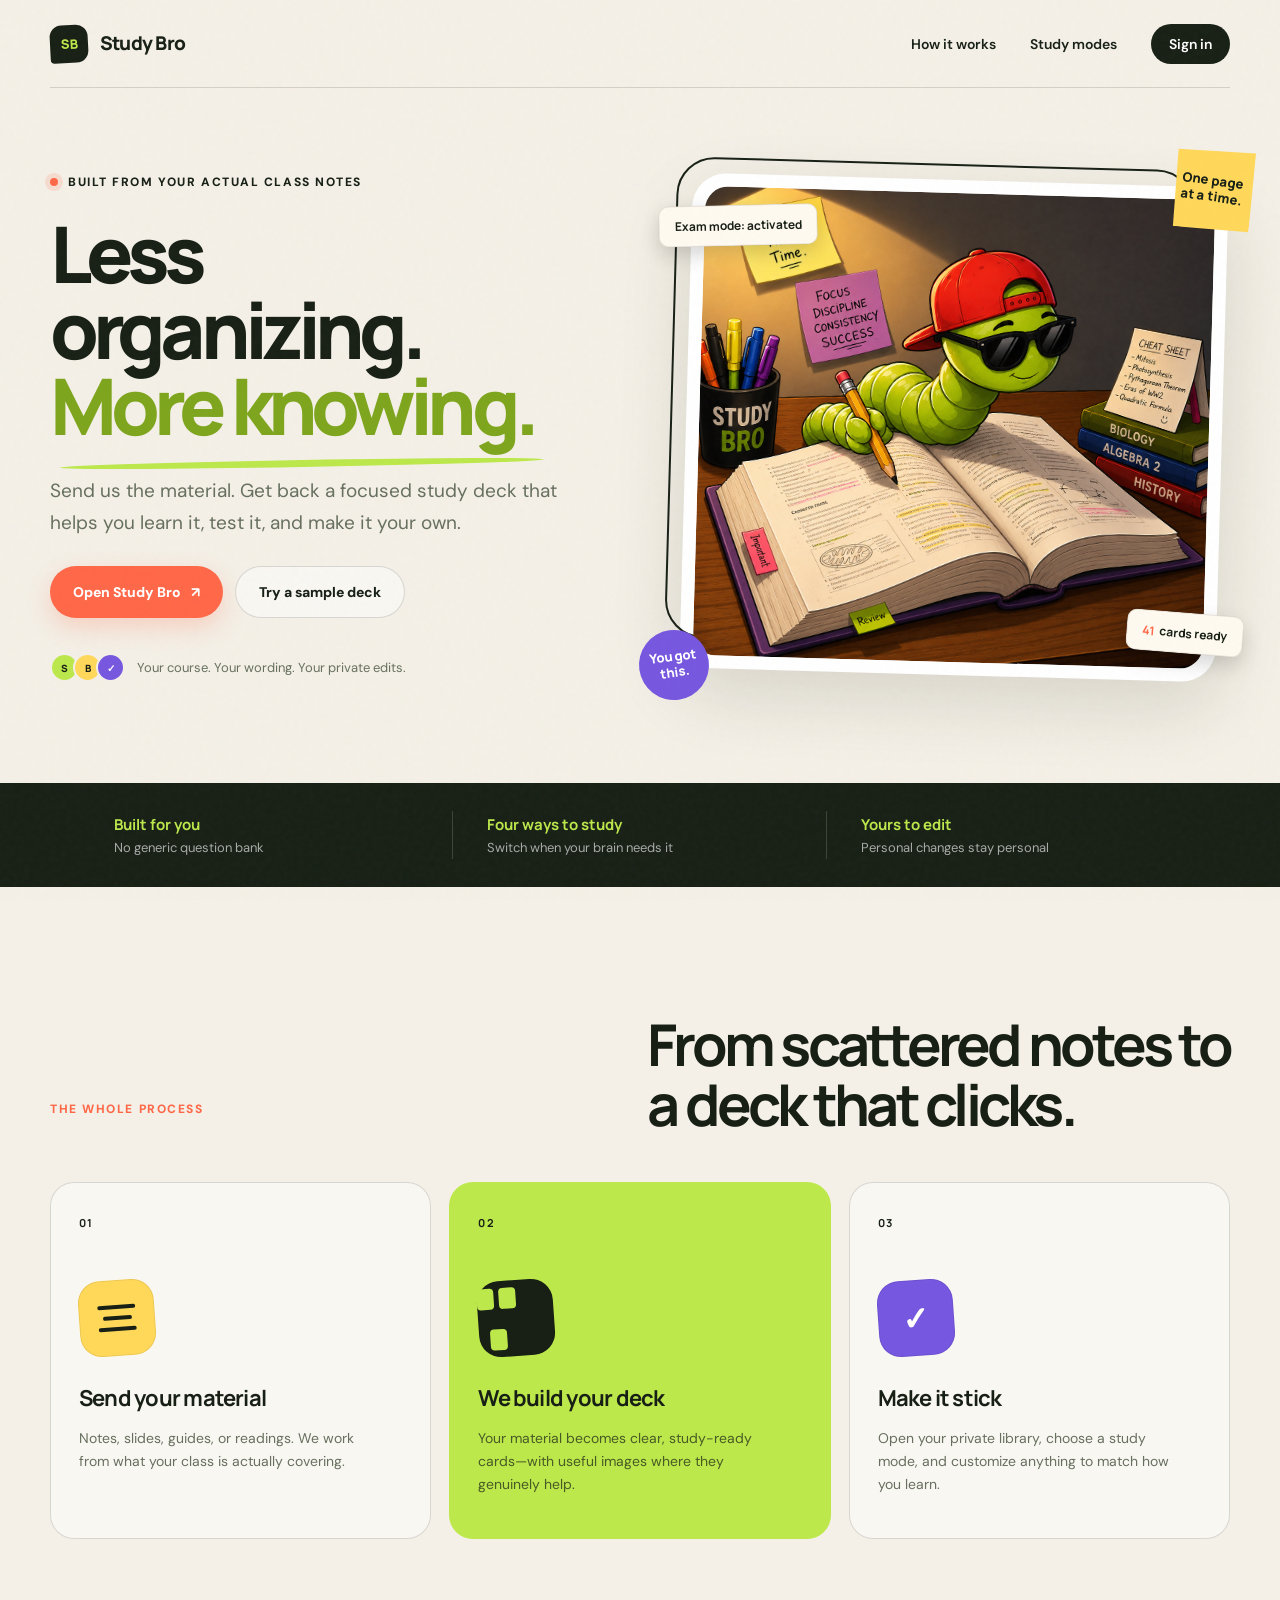
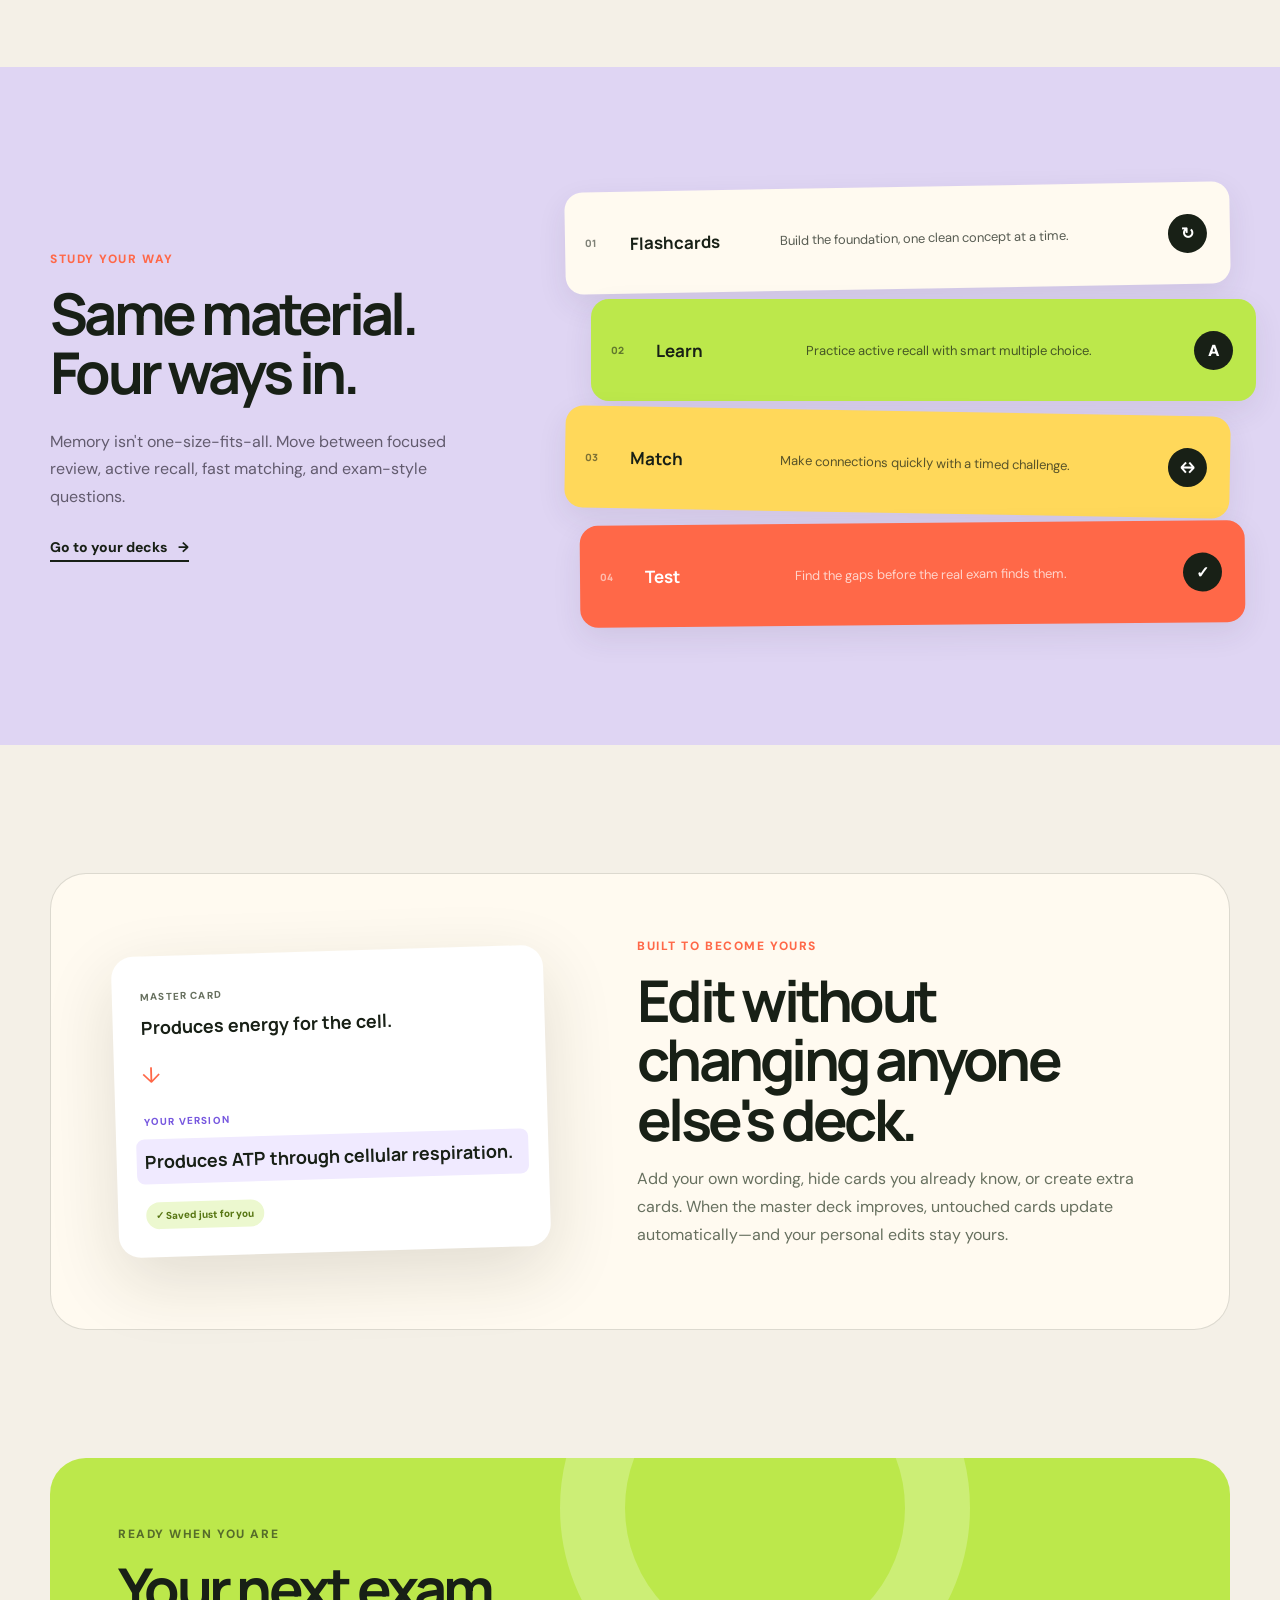
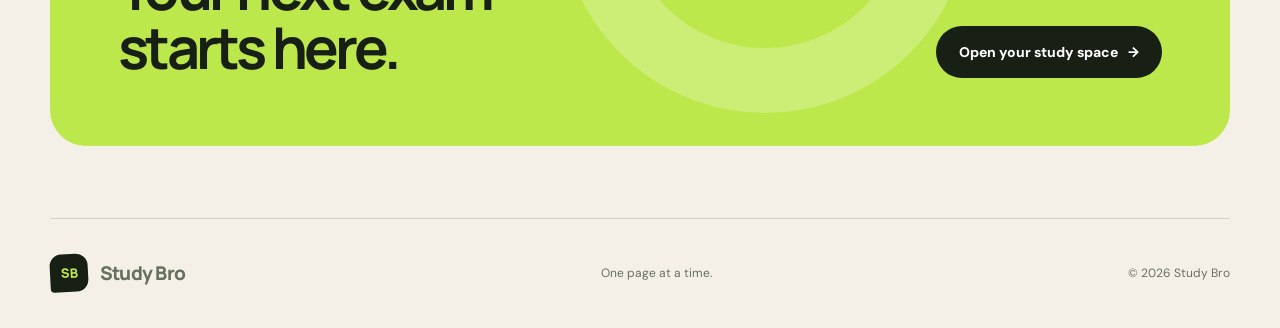
==== homepage/index.html @ e4abc604 "Add Study Bro homepage and account platform foundation" ====
<!doctype html>
<html lang="en">
<head>
  <meta charset="utf-8">
  <meta name="viewport" content="width=device-width, initial-scale=1">
  <meta name="description" content="Study Bro turns your real class notes into focused, editable study decks.">
  <meta name="theme-color" content="#f4f0e7">
  <title>Study Bro — Your notes, ready to study</title>
  <link rel="preconnect" href="https://fonts.googleapis.com">
  <link rel="preconnect" href="https://fonts.gstatic.com" crossorigin>
  <link href="https://fonts.googleapis.com/css2?family=DM+Sans:wght@400;500;600;700&family=Manrope:wght@500;600;700;800&display=swap" rel="stylesheet">
  <link rel="stylesheet" href="styles.css">
</head>
<body>
  <div class="paper-grain" aria-hidden="true"></div>
  <header class="site-header">
    <a class="brand" href="#top" aria-label="Study Bro home">
      <span class="brand-mark">SB</span>
      <span>Study Bro</span>
    </a>
    <nav aria-label="Primary navigation">
      <a href="#how-it-works">How it works</a>
      <a href="#study-modes">Study modes</a>
      <a class="nav-login" data-app-link href="https://study-bro-nu.vercel.app/">Sign in</a>
    </nav>
  </header>

  <main id="top">
    <section class="hero section-shell">
      <div class="hero-copy reveal">
        <div class="eyebrow"><span></span> Built from your actual class notes</div>
        <h1>Less organizing.<br><em>More knowing.</em></h1>
        <p class="hero-lede">Send us the material. Get back a focused study deck that helps you learn it, test it, and make it your own.</p>
        <div class="hero-actions">
          <a class="button button-primary" data-app-link href="https://study-bro-nu.vercel.app/">Open Study Bro <span aria-hidden="true">↗</span></a>
          <a class="button button-quiet" href="https://study-bro-nu.vercel.app/?deck=decks/sample-deck.json">Try a sample deck</a>
        </div>
        <div class="trust-line">
          <span class="avatar-stack" aria-hidden="true"><i>S</i><i>B</i><i>✓</i></span>
          <p>Your course. Your wording. Your private edits.</p>
        </div>
      </div>

      <div class="hero-visual reveal reveal-delay">
        <div class="image-frame">
          <img src="assets/study-bro-hero.png" alt="Study Bro mascot studying at a desk">
          <div class="image-label label-top">Exam mode: activated</div>
          <div class="image-label label-bottom"><strong>41</strong> cards ready</div>
        </div>
        <div class="orbit-note note-one">One page<br>at a time.</div>
        <div class="orbit-note note-two">You got<br>this.</div>
      </div>
    </section>

    <section class="proof-strip" aria-label="Study Bro benefits">
      <div><strong>Built for you</strong><span>No generic question bank</span></div>
      <div><strong>Four ways to study</strong><span>Switch when your brain needs it</span></div>
      <div><strong>Yours to edit</strong><span>Personal changes stay personal</span></div>
    </section>

    <section class="process section-shell" id="how-it-works">
      <div class="section-heading reveal">
        <p class="kicker">The whole process</p>
        <h2>From scattered notes to<br>a deck that clicks.</h2>
      </div>
      <div class="process-grid">
        <article class="process-card reveal">
          <span class="step-number">01</span>
          <div class="step-icon notes-icon" aria-hidden="true"><i></i><i></i><i></i></div>
          <h3>Send your material</h3>
          <p>Notes, slides, guides, or readings. We work from what your class is actually covering.</p>
        </article>
        <article class="process-card featured reveal reveal-delay">
          <span class="step-number">02</span>
          <div class="step-icon build-icon" aria-hidden="true"><i></i><i></i><i></i></div>
          <h3>We build your deck</h3>
          <p>Your material becomes clear, study-ready cards—with useful images where they genuinely help.</p>
        </article>
        <article class="process-card reveal reveal-delay-2">
          <span class="step-number">03</span>
          <div class="step-icon learn-icon" aria-hidden="true">✓</div>
          <h3>Make it stick</h3>
          <p>Open your private library, choose a study mode, and customize anything to match how you learn.</p>
        </article>
      </div>
    </section>

    <section class="modes" id="study-modes">
      <div class="section-shell modes-layout">
        <div class="modes-copy reveal">
          <p class="kicker">Study your way</p>
          <h2>Same material.<br>Four ways in.</h2>
          <p>Memory isn't one-size-fits-all. Move between focused review, active recall, fast matching, and exam-style questions.</p>
          <a class="text-link" data-app-link href="https://study-bro-nu.vercel.app/">Go to your decks <span>→</span></a>
        </div>
        <div class="mode-stack reveal reveal-delay">
          <article class="mode-card mode-flash">
            <span class="mode-index">01</span><h3>Flashcards</h3><p>Build the foundation, one clean concept at a time.</p><span class="mode-glyph">↻</span>
          </article>
          <article class="mode-card mode-learn">
            <span class="mode-index">02</span><h3>Learn</h3><p>Practice active recall with smart multiple choice.</p><span class="mode-glyph">A</span>
          </article>
          <article class="mode-card mode-match">
            <span class="mode-index">03</span><h3>Match</h3><p>Make connections quickly with a timed challenge.</p><span class="mode-glyph">↔</span>
          </article>
          <article class="mode-card mode-test">
            <span class="mode-index">04</span><h3>Test</h3><p>Find the gaps before the real exam finds them.</p><span class="mode-glyph">✓</span>
          </article>
        </div>
      </div>
    </section>

    <section class="personal section-shell">
      <div class="personal-panel reveal">
        <div class="comparison-card" aria-label="Example of a personal card edit">
          <span class="comparison-label">Master card</span>
          <p>Produces energy for the cell.</p>
          <div class="comparison-arrow">↓</div>
          <span class="comparison-label personal-label">Your version</span>
          <p class="personal-copy">Produces ATP through cellular respiration.</p>
          <span class="saved-pill">✓ Saved just for you</span>
        </div>
        <div class="personal-copy-block">
          <p class="kicker">Built to become yours</p>
          <h2>Edit without changing anyone else's deck.</h2>
          <p>Add your own wording, hide cards you already know, or create extra cards. When the master deck improves, untouched cards update automatically—and your personal edits stay yours.</p>
        </div>
      </div>
    </section>

    <section class="final-cta section-shell reveal">
      <div>
        <p class="kicker">Ready when you are</p>
        <h2>Your next exam<br>starts here.</h2>
      </div>
      <a class="button button-dark" data-app-link href="https://study-bro-nu.vercel.app/">Open your study space <span>→</span></a>
    </section>
  </main>

  <footer>
    <a class="brand" href="#top"><span class="brand-mark">SB</span><span>Study Bro</span></a>
    <p>One page at a time.</p>
    <p>© <span id="year"></span> Study Bro</p>
  </footer>
  <script src="script.js"></script>
</body>
</html>
---- homepage/styles.css ----
:root {
  --ink: #182016;
  --muted: #67705f;
  --paper: #f4f0e7;
  --cream: #fffaf0;
  --green: #bce84b;
  --green-dark: #7ea51d;
  --orange: #ff6848;
  --yellow: #ffd85a;
  --purple: #7657df;
  --line: rgba(24, 32, 22, .15);
  --shadow: 0 24px 70px rgba(45, 40, 24, .14);
}

* { box-sizing: border-box; }
html { scroll-behavior: smooth; }
body {
  margin: 0;
  color: var(--ink);
  background: var(--paper);
  font-family: "DM Sans", sans-serif;
  overflow-x: hidden;
}

a { color: inherit; text-decoration: none; }
img { display: block; max-width: 100%; }
.paper-grain {
  position: fixed; inset: 0; pointer-events: none; z-index: 20; opacity: .19;
  background-image: url("data:image/svg+xml,%3Csvg viewBox='0 0 180 180' xmlns='http://www.w3.org/2000/svg'%3E%3Cfilter id='n'%3E%3CfeTurbulence type='fractalNoise' baseFrequency='.95' numOctaves='4' stitchTiles='stitch'/%3E%3C/filter%3E%3Crect width='100%25' height='100%25' filter='url(%23n)' opacity='.14'/%3E%3C/svg%3E");
}

.site-header, .section-shell, footer { width: min(1180px, calc(100% - 48px)); margin-inline: auto; }
.site-header {
  height: 88px; display: flex; align-items: center; justify-content: space-between;
  border-bottom: 1px solid var(--line); position: relative; z-index: 5;
}
.brand { display: inline-flex; align-items: center; gap: 12px; font: 800 19px/1 "Manrope"; letter-spacing: -.04em; }
.brand-mark {
  width: 38px; height: 38px; display: grid; place-items: center; border-radius: 12px 12px 12px 4px;
  background: var(--ink); color: var(--green); font-size: 13px; letter-spacing: -.04em; transform: rotate(-3deg);
}
nav { display: flex; align-items: center; gap: 34px; font-size: 14px; font-weight: 600; }
nav a { transition: opacity .2s ease, transform .2s ease; }
nav a:hover { opacity: .65; }
.nav-login { padding: 11px 18px; color: white; background: var(--ink); border-radius: 100px; }

.hero { min-height: 690px; display: grid; grid-template-columns: .96fr 1.04fr; align-items: center; gap: 76px; padding-block: 76px 84px; }
.eyebrow, .kicker { text-transform: uppercase; letter-spacing: .13em; font-size: 12px; font-weight: 800; }
.eyebrow { display: flex; align-items: center; gap: 10px; margin-bottom: 26px; }
.eyebrow span { width: 8px; height: 8px; border-radius: 50%; background: var(--orange); box-shadow: 0 0 0 5px rgba(255,104,72,.15); }
h1, h2, h3 { margin: 0; font-family: "Manrope", sans-serif; }
h1 { font-size: clamp(57px, 6.1vw, 91px); line-height: .97; letter-spacing: -.075em; font-weight: 800; }
h1 em { color: var(--green-dark); font-style: normal; position: relative; }
h1 em::after { content: ""; position: absolute; height: 7px; bottom: -9px; left: 2%; right: -2%; background: var(--green); border-radius: 50%; transform: rotate(-1deg); }
.hero-lede { max-width: 570px; margin: 32px 0 28px; color: var(--muted); font-size: 19px; line-height: 1.65; }
.hero-actions { display: flex; gap: 12px; flex-wrap: wrap; }
.button { min-height: 52px; padding: 0 23px; border-radius: 100px; display: inline-flex; justify-content: center; align-items: center; gap: 10px; font-weight: 800; font-size: 14px; transition: transform .2s ease, box-shadow .2s ease; }
.button:hover { transform: translateY(-2px); }
.button-primary { background: var(--orange); color: white; box-shadow: 0 9px 24px rgba(255,104,72,.24); }
.button-quiet { border: 1px solid var(--line); background: rgba(255,255,255,.48); }
.trust-line { margin-top: 28px; display: flex; align-items: center; gap: 12px; color: var(--muted); font-size: 13px; }
.avatar-stack { display: flex; }
.avatar-stack i { width: 29px; height: 29px; display: grid; place-items: center; margin-left: -6px; border: 2px solid var(--paper); border-radius: 50%; background: var(--yellow); color: var(--ink); font: normal 800 10px "Manrope"; }
.avatar-stack i:first-child { margin-left: 0; background: var(--green); }
.avatar-stack i:last-child { background: var(--purple); color: white; }

.hero-visual { position: relative; padding: 16px 8px 24px 30px; }
.image-frame { position: relative; padding: 13px; background: #fff; border-radius: 34px; box-shadow: var(--shadow); transform: rotate(1.6deg); }
.image-frame::before { content: ""; position: absolute; inset: -16px 34px 30px -16px; border: 2px solid var(--ink); border-radius: 38px; z-index: -1; }
.image-frame img { aspect-ratio: 1 / .92; width: 100%; object-fit: cover; object-position: 50% 46%; border-radius: 23px; }
.image-label { position: absolute; padding: 11px 15px; background: var(--cream); border: 1px solid rgba(0,0,0,.1); box-shadow: 0 8px 20px rgba(0,0,0,.16); border-radius: 10px; font: 700 12px "Manrope"; transform: rotate(-3deg); }
.label-top { top: 31px; left: -33px; }
.label-bottom { bottom: 28px; right: -27px; transform: rotate(3deg); }
.label-bottom strong { color: var(--orange); margin-right: 3px; }
.orbit-note { position: absolute; display: grid; place-items: center; text-align: center; font: 800 13px/1.2 "Manrope"; }
.note-one { width: 84px; height: 84px; background: var(--yellow); top: -17px; right: -24px; transform: rotate(8deg); clip-path: polygon(4% 8%,96% 1%,100% 95%,10% 100%); }
.note-two { width: 70px; height: 70px; border-radius: 50%; color: white; background: var(--purple); bottom: -1px; left: -17px; transform: rotate(-8deg); }

.proof-strip { display: grid; grid-template-columns: repeat(3, 1fr); padding: 28px max(24px, calc((100vw - 1120px)/2)); background: var(--ink); color: white; }
.proof-strip div { padding: 3px 34px; border-right: 1px solid rgba(255,255,255,.16); }
.proof-strip div:last-child { border: 0; }
.proof-strip strong, .proof-strip span { display: block; }
.proof-strip strong { font: 700 15px "Manrope"; color: var(--green); }
.proof-strip span { margin-top: 4px; opacity: .62; font-size: 13px; }

.process { padding-block: 128px; }
.section-heading { display: flex; justify-content: space-between; align-items: end; margin-bottom: 48px; }
.kicker { color: var(--orange); margin: 0 0 17px; }
h2 { font-size: clamp(40px, 4.5vw, 66px); line-height: 1.03; letter-spacing: -.065em; }
.process-grid { display: grid; grid-template-columns: repeat(3, 1fr); gap: 18px; }
.process-card { min-height: 355px; padding: 28px; border: 1px solid var(--line); border-radius: 24px; background: rgba(255,255,255,.48); position: relative; overflow: hidden; }
.process-card.featured { background: var(--green); border-color: transparent; transform: translateY(22px) rotate(1deg); }
.step-number { font: 700 11px "Manrope"; letter-spacing: .12em; }
.step-icon { width: 76px; height: 76px; margin: 48px 0 27px; border-radius: 22px; background: var(--yellow); display: grid; place-items: center; transform: rotate(-4deg); box-shadow: inset 0 0 0 1px rgba(0,0,0,.08); }
.featured .step-icon { background: var(--ink); }
.notes-icon { padding: 19px; align-content: center; gap: 7px; }
.notes-icon i { display: block; width: 38px; height: 4px; border-radius: 2px; background: var(--ink); }
.notes-icon i:nth-child(2) { width: 29px; }
.build-icon { grid-template-columns: repeat(2, 17px); gap: 5px; }
.build-icon i { width: 17px; height: 21px; background: var(--green); border-radius: 4px; }
.build-icon i:last-child { grid-column: 1 / 3; justify-self: center; }
.learn-icon { font: 900 32px "Manrope"; color: white; background: var(--purple); }
.process-card h3 { font-size: 22px; letter-spacing: -.035em; }
.process-card p { color: var(--muted); line-height: 1.65; font-size: 14px; max-width: 300px; }
.featured p { color: rgba(24,32,22,.7); }

.modes { padding-block: 120px; background: #dfd5f3; }
.modes-layout { display: grid; grid-template-columns: .78fr 1.22fr; gap: 90px; align-items: center; }
.modes-copy > p:not(.kicker) { color: #625b6e; font-size: 16px; line-height: 1.7; max-width: 410px; margin: 26px 0; }
.text-link { display: inline-flex; gap: 11px; align-items: center; padding-bottom: 4px; border-bottom: 2px solid var(--ink); font-weight: 800; font-size: 14px; }
.mode-stack { display: grid; gap: 10px; }
.mode-card { min-height: 102px; padding: 20px 74px 20px 20px; display: grid; grid-template-columns: 45px 150px 1fr; align-items: center; border-radius: 18px; position: relative; box-shadow: 0 11px 30px rgba(55,43,81,.09); transition: transform .2s ease; }
.mode-card:hover { transform: translateX(-5px); }
.mode-card h3 { font-size: 17px; }
.mode-card p { font-size: 13px; opacity: .72; }
.mode-index { font: 800 10px "Manrope"; opacity: .55; }
.mode-glyph { position: absolute; right: 23px; width: 39px; height: 39px; border-radius: 50%; display: grid; place-items: center; color: white; background: var(--ink); font-weight: 900; }
.mode-flash { background: var(--cream); transform: rotate(-1deg); }
.mode-learn { background: var(--green); transform: translateX(26px); }
.mode-match { background: var(--yellow); transform: rotate(1deg); }
.mode-test { background: var(--orange); color: white; transform: translateX(15px) rotate(-.5deg); }

.personal { padding-block: 128px; }
.personal-panel { padding: 64px; border-radius: 36px; background: var(--cream); border: 1px solid var(--line); display: grid; grid-template-columns: .9fr 1.1fr; gap: 90px; align-items: center; }
.comparison-card { padding: 28px; border-radius: 22px; background: white; box-shadow: var(--shadow); transform: rotate(-1.7deg); }
.comparison-label { text-transform: uppercase; color: var(--muted); font-size: 10px; font-weight: 800; letter-spacing: .12em; }
.comparison-card p { margin: 10px 0 0; font: 700 18px/1.4 "Manrope"; }
.comparison-arrow { margin: 20px 0; color: var(--orange); font-size: 22px; }
.personal-label { color: var(--purple); }
.comparison-card .personal-copy { background: #f0eaff; margin: 9px -8px 18px; padding: 10px 8px; border-radius: 8px; }
.saved-pill { display: inline-block; padding: 7px 10px; border-radius: 100px; background: #ecf8cf; color: #577613; font-size: 10px; font-weight: 800; }
.personal-copy-block > p:last-child { color: var(--muted); line-height: 1.75; font-size: 16px; }

.final-cta { margin-bottom: 72px; padding: 68px; border-radius: 36px; background: var(--green); display: flex; align-items: end; justify-content: space-between; overflow: hidden; position: relative; }
.final-cta::after { content: ""; position: absolute; width: 280px; height: 280px; border: 65px solid rgba(255,255,255,.24); border-radius: 50%; right: 22%; top: -155px; }
.final-cta .kicker { color: rgba(24,32,22,.62); }
.button-dark { background: var(--ink); color: white; position: relative; z-index: 1; }
footer { min-height: 110px; border-top: 1px solid var(--line); display: flex; align-items: center; justify-content: space-between; color: var(--muted); font-size: 12px; }

.reveal { opacity: 0; transform: translateY(20px); transition: opacity .7s ease, transform .7s ease; }
.reveal.visible { opacity: 1; transform: translateY(0); }
.reveal-delay { transition-delay: .12s; }
.reveal-delay-2 { transition-delay: .24s; }

@media (max-width: 900px) {
  .hero { grid-template-columns: 1fr; padding-top: 60px; gap: 56px; }
  .hero-copy { max-width: 680px; }
  .hero-visual { max-width: 620px; margin-inline: auto; }
  .proof-strip { grid-template-columns: 1fr; gap: 15px; }
  .proof-strip div { border: 0; border-bottom: 1px solid rgba(255,255,255,.14); padding: 8px 0 16px; }
  .process-grid { grid-template-columns: 1fr; }
  .process-card.featured { transform: none; }
  .process-card { min-height: auto; }
  .step-icon { margin-block: 35px 22px; }
  .modes-layout, .personal-panel { grid-template-columns: 1fr; gap: 55px; }
  .final-cta { align-items: flex-start; flex-direction: column; gap: 38px; }
}

@media (max-width: 620px) {
  .site-header, .section-shell, footer { width: min(100% - 30px, 1180px); }
  .site-header { height: 74px; }
  nav a:not(.nav-login) { display: none; }
  .hero { padding-block: 52px 72px; }
  h1 { font-size: 52px; }
  .hero-lede { font-size: 17px; }
  .button { width: 100%; }
  .hero-visual { padding-left: 8px; }
  .label-top { left: -6px; }
  .label-bottom { right: -6px; }
  .note-one { right: -6px; }
  .note-two { left: -4px; }
  .process { padding-block: 88px 105px; }
  .modes { padding-block: 88px; }
  .mode-card { grid-template-columns: 35px 1fr; padding-right: 62px; }
  .mode-card p { grid-column: 2; margin-bottom: 0; }
  .mode-learn, .mode-test { transform: none; }
  .personal { padding-block: 88px; }
  .personal-panel { padding: 25px; border-radius: 26px; gap: 45px; }
  .final-cta { padding: 39px 26px; }
  footer { padding-block: 30px; gap: 20px; flex-wrap: wrap; }
}

@media (prefers-reduced-motion: reduce) {
  html { scroll-behavior: auto; }
  .reveal { opacity: 1; transform: none; transition: none; }
}
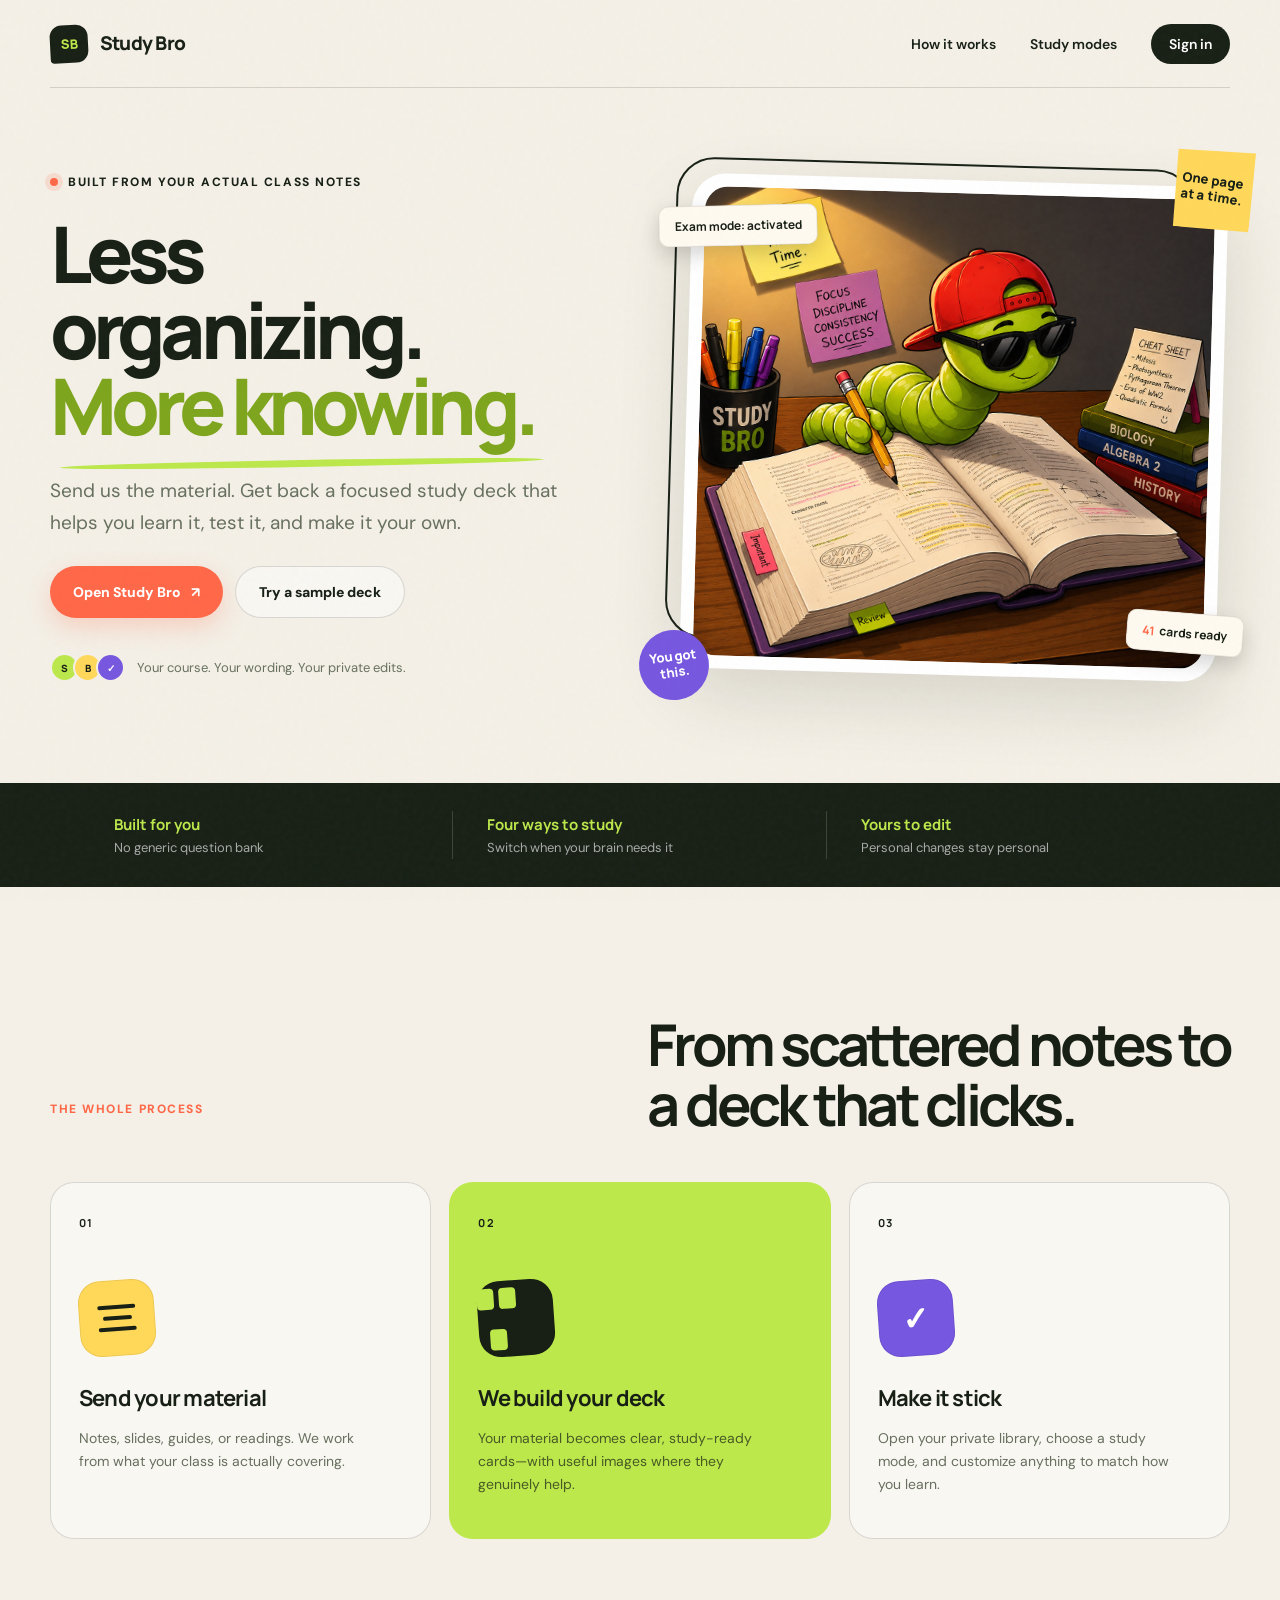
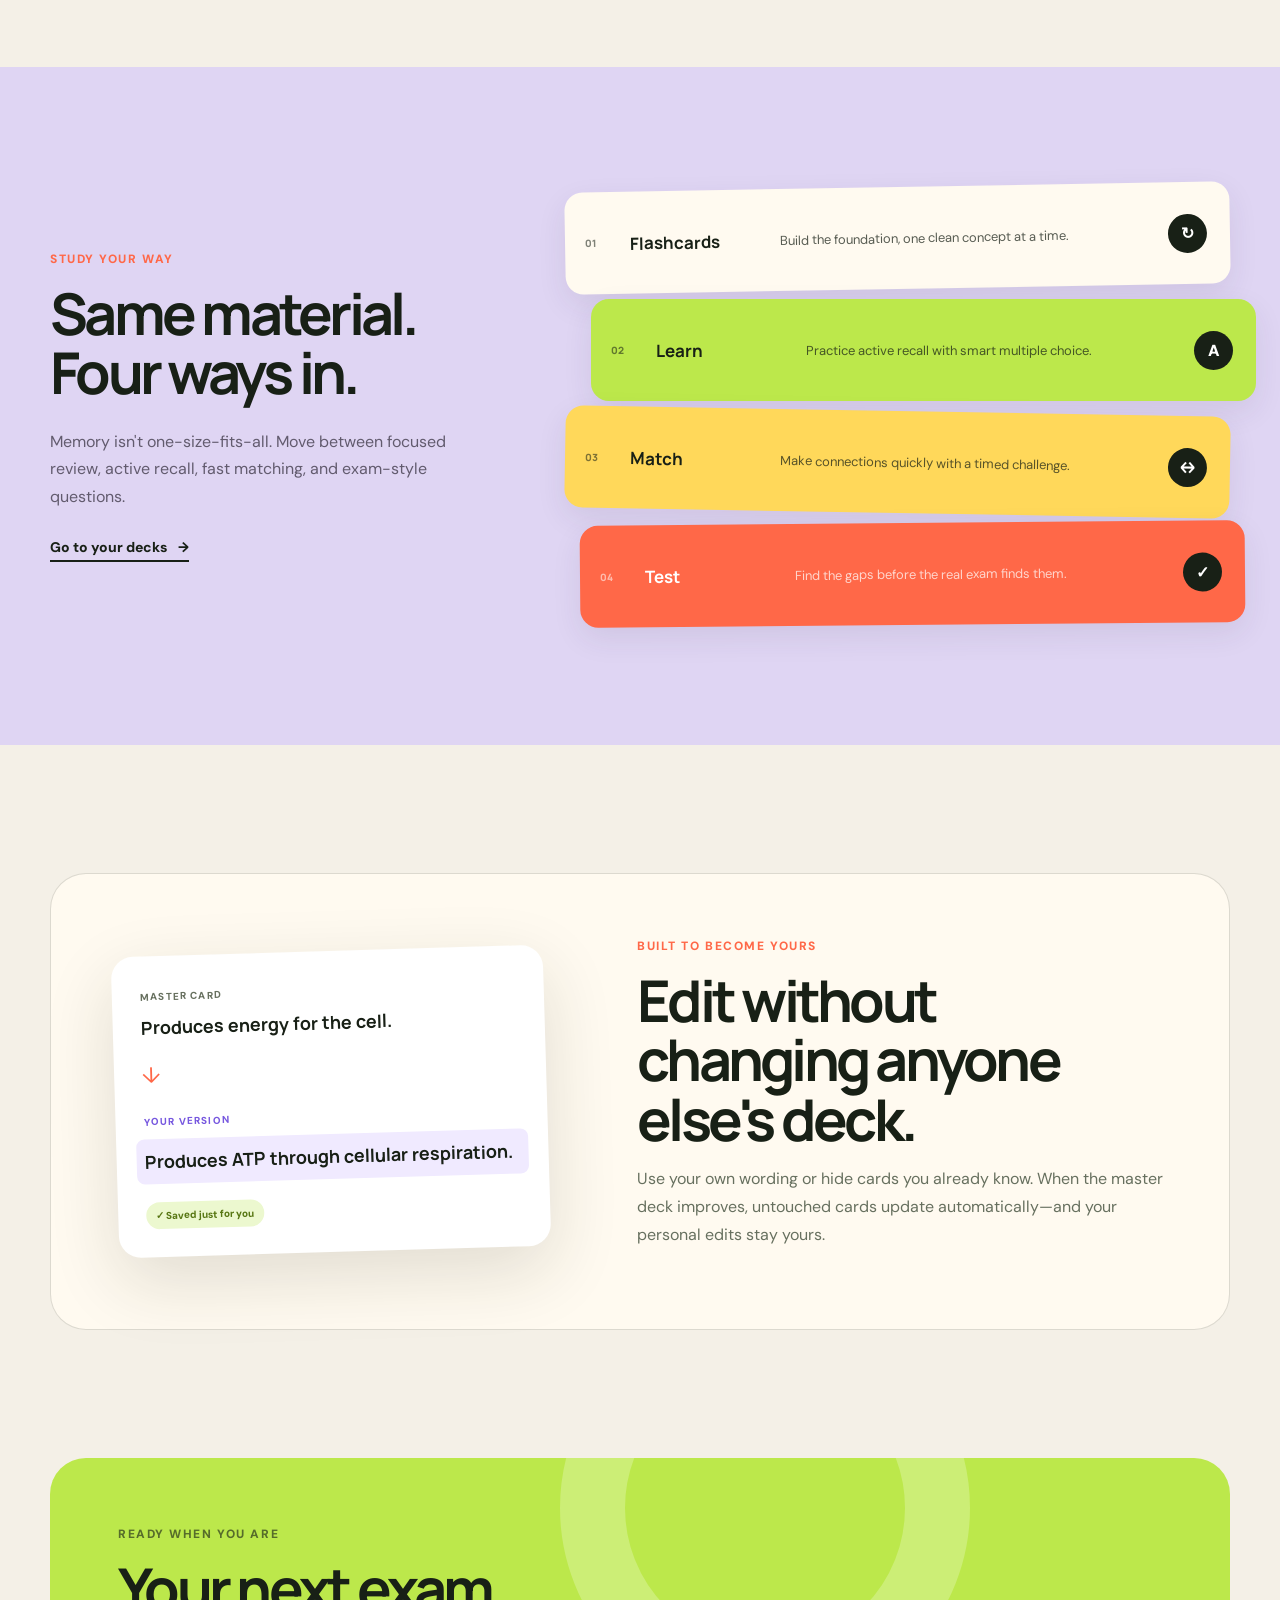
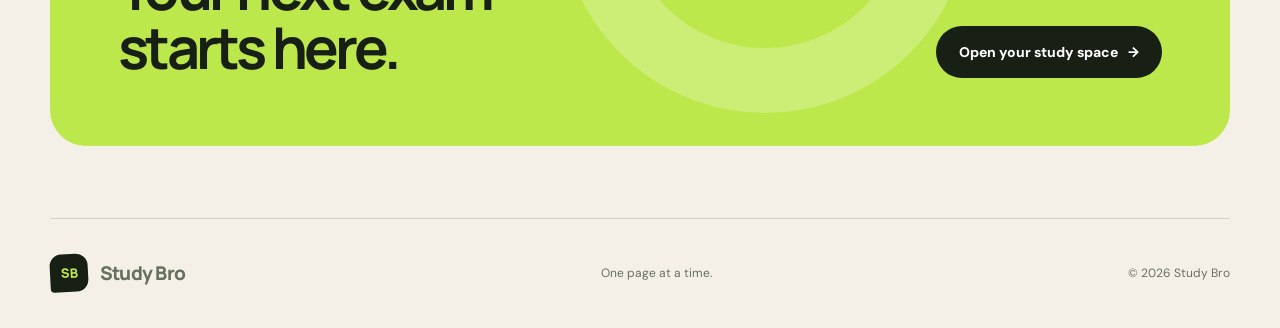
==== commit ec11c92a: "Align launch copy with personalized card editing" ====
--- a/homepage/index.html
+++ b/homepage/index.html
@@ -21,7 +21,7 @@
     <nav aria-label="Primary navigation">
       <a href="#how-it-works">How it works</a>
       <a href="#study-modes">Study modes</a>
-      <a class="nav-login" data-app-link href="https://study-bro-nu.vercel.app/">Sign in</a>
+      <a class="nav-login" data-app-link href="https://study-bro-platform.vercel.app/">Sign in</a>
     </nav>
   </header>
 
@@ -32,7 +32,7 @@
         <h1>Less organizing.<br><em>More knowing.</em></h1>
         <p class="hero-lede">Send us the material. Get back a focused study deck that helps you learn it, test it, and make it your own.</p>
         <div class="hero-actions">
-          <a class="button button-primary" data-app-link href="https://study-bro-nu.vercel.app/">Open Study Bro <span aria-hidden="true">↗</span></a>
+          <a class="button button-primary" data-app-link href="https://study-bro-platform.vercel.app/">Open Study Bro <span aria-hidden="true">↗</span></a>
           <a class="button button-quiet" href="https://study-bro-nu.vercel.app/?deck=decks/sample-deck.json">Try a sample deck</a>
         </div>
         <div class="trust-line">
@@ -91,7 +91,7 @@
           <p class="kicker">Study your way</p>
           <h2>Same material.<br>Four ways in.</h2>
           <p>Memory isn't one-size-fits-all. Move between focused review, active recall, fast matching, and exam-style questions.</p>
-          <a class="text-link" data-app-link href="https://study-bro-nu.vercel.app/">Go to your decks <span>→</span></a>
+          <a class="text-link" data-app-link href="https://study-bro-platform.vercel.app/">Go to your decks <span>→</span></a>
         </div>
         <div class="mode-stack reveal reveal-delay">
           <article class="mode-card mode-flash">
@@ -123,7 +123,7 @@
         <div class="personal-copy-block">
           <p class="kicker">Built to become yours</p>
           <h2>Edit without changing anyone else's deck.</h2>
-          <p>Add your own wording, hide cards you already know, or create extra cards. When the master deck improves, untouched cards update automatically—and your personal edits stay yours.</p>
+        <p>Use your own wording or hide cards you already know. When the master deck improves, untouched cards update automatically—and your personal edits stay yours.</p>
         </div>
       </div>
     </section>
@@ -133,7 +133,7 @@
         <p class="kicker">Ready when you are</p>
         <h2>Your next exam<br>starts here.</h2>
       </div>
-      <a class="button button-dark" data-app-link href="https://study-bro-nu.vercel.app/">Open your study space <span>→</span></a>
+      <a class="button button-dark" data-app-link href="https://study-bro-platform.vercel.app/">Open your study space <span>→</span></a>
     </section>
   </main>
 
